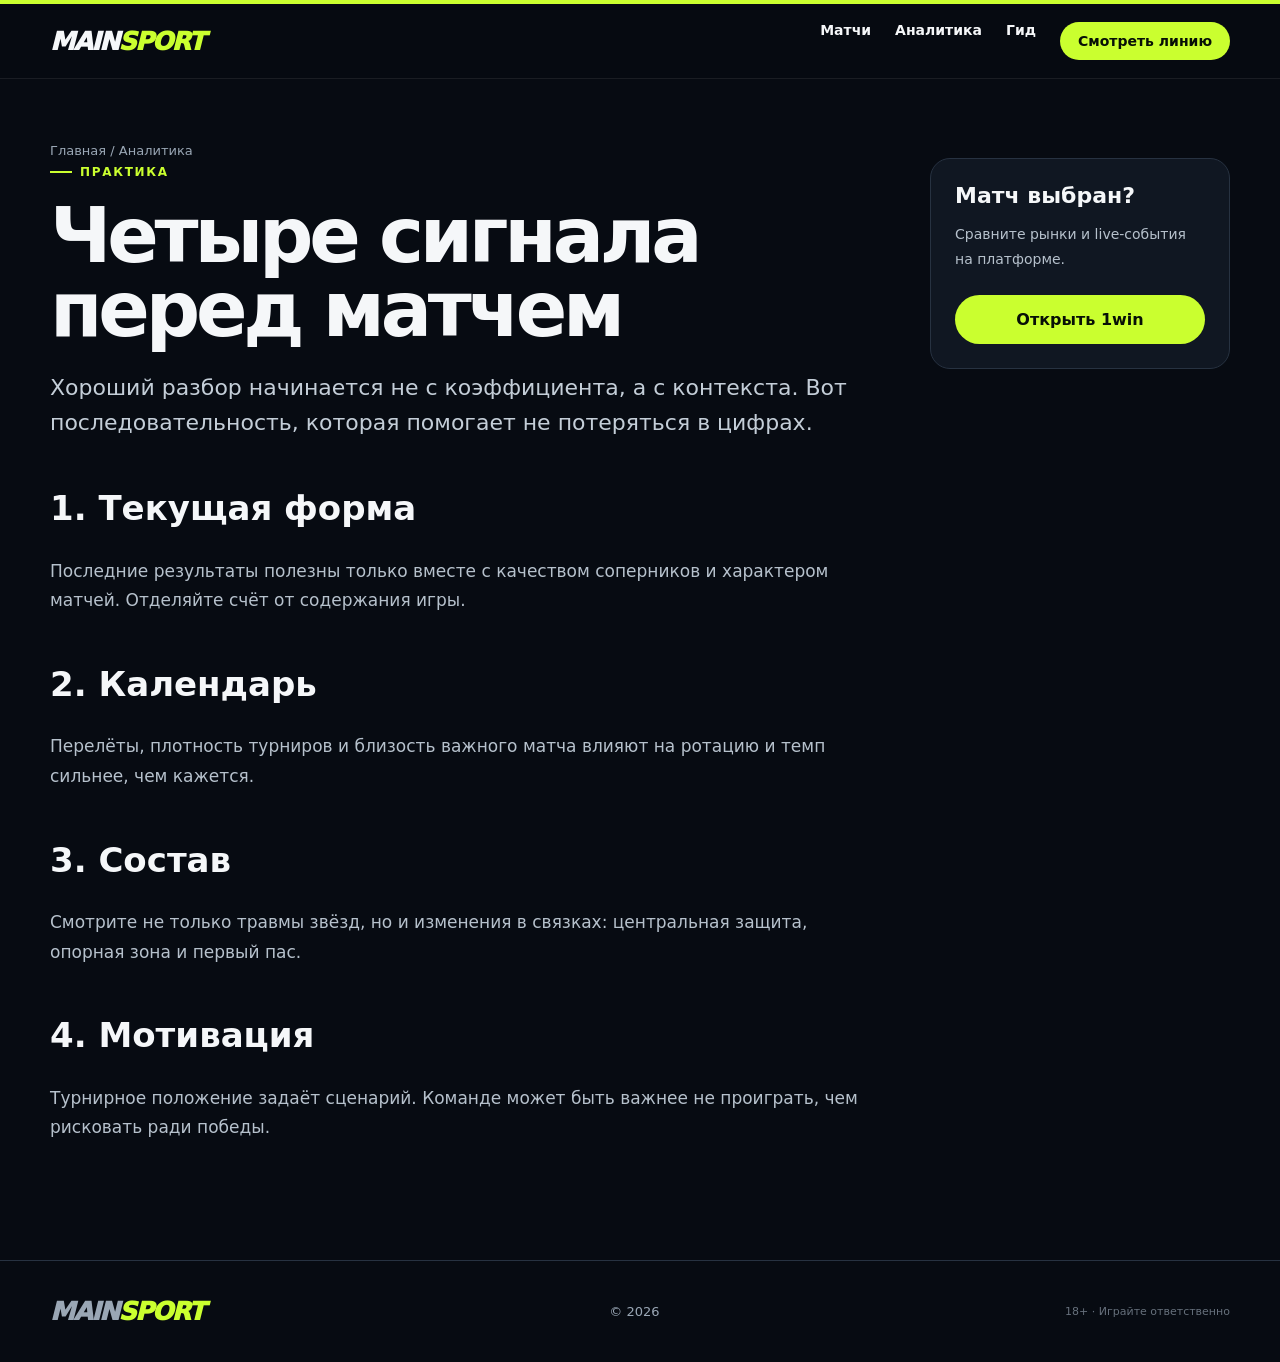
==== analytics.html @ 4e39df87 "Яндекс.Метрика 112157417 Co-Authored-By: Claude Fable 5.1 <noreply@anthropic.com>" ====
<!doctype html><html lang="ru"><head><meta charset="utf-8"><meta name="viewport" content="width=device-width,initial-scale=1"><title>Аналитика матчей — MainSport</title><meta name="description" content="Практический разбор формы команд, календаря, составов и мотивации."><link rel="canonical" href="https://mainsport.ru/analytics"><link rel="stylesheet" href="/assets/style.css"><!-- Yandex.Metrika counter --><script type="text/javascript">(function(m,e,t,r,i,k,a){m[i]=m[i]||function(){(m[i].a=m[i].a||[]).push(arguments)};m[i].l=1*new Date();for(var j=0;j<document.scripts.length;j++){if(document.scripts[j].src===r){return;}}k=e.createElement(t),a=e.getElementsByTagName(t)[0],k.async=1,k.src=r,a.parentNode.insertBefore(k,a)})(window,document,"script","https://mc.yandex.ru/metrika/tag.js","ym");ym(112157417,"init",{clickmap:true,trackLinks:true,accurateTrackBounce:true,webvisor:true});</script><noscript><div><img src="https://mc.yandex.ru/watch/112157417" style="position:absolute;left:-9999px" alt=""></div></noscript><!-- /Yandex.Metrika counter --></head><body><div class="topline"></div><header><div class="wrap nav"><a class="brand" href="/">MAIN<span>SPORT</span></a><nav><a href="/matches">Матчи</a><a href="/analytics">Аналитика</a><a href="/guide">Гид</a><a class="nav-cta" href="https://r1wvvyb.life/?open=register&p=64f3" rel="sponsored nofollow">Смотреть линию</a></nav></div></header><main class="article"><div class="wrap"><div class="crumbs"><a href="/">Главная</a> / Аналитика</div><div class="article-shell"><article><div class="kicker">Практика</div><h1>Четыре сигнала перед матчем</h1><p class="lead">Хороший разбор начинается не с коэффициента, а с контекста. Вот последовательность, которая помогает не потеряться в цифрах.</p><h2>1. Текущая форма</h2><p>Последние результаты полезны только вместе с качеством соперников и характером матчей. Отделяйте счёт от содержания игры.</p><h2>2. Календарь</h2><p>Перелёты, плотность турниров и близость важного матча влияют на ротацию и темп сильнее, чем кажется.</p><h2>3. Состав</h2><p>Смотрите не только травмы звёзд, но и изменения в связках: центральная защита, опорная зона и первый пас.</p><h2>4. Мотивация</h2><p>Турнирное положение задаёт сценарий. Команде может быть важнее не проиграть, чем рисковать ради победы.</p></article><aside class="aside"><strong>Матч выбран?</strong><p>Сравните рынки и live-события на платформе.</p><a class="button" href="https://r1wvvyb.life/?open=register&p=64f3" rel="sponsored nofollow">Открыть 1win</a></aside></div></div></main><footer><div class="wrap foot"><a class="brand" href="/">MAIN<span>SPORT</span></a><div>© <span data-year></span></div><div class="tiny">18+ · Играйте ответственно</div></div></footer><script src="/assets/site.js"></script></body></html>
---- assets/style.css ----
:root{--bg:#070b12;--panel:#101722;--panel2:#151e2b;--text:#f5f7f9;--muted:#9aa7b5;--lime:#caff2f;--line:#273241;--max:1180px}*{box-sizing:border-box}html{scroll-behavior:smooth}body{margin:0;background:var(--bg);color:var(--text);font-family:Inter,ui-sans-serif,system-ui,-apple-system,BlinkMacSystemFont,"Segoe UI",sans-serif}a{color:inherit;text-decoration:none}img{max-width:100%;display:block}.wrap{width:min(var(--max),calc(100% - 36px));margin:auto}.topline{height:4px;background:var(--lime)}header{position:sticky;top:0;z-index:20;background:rgba(7,11,18,.88);backdrop-filter:blur(18px);border-bottom:1px solid rgba(255,255,255,.08)}.nav{height:74px;display:flex;align-items:center;gap:32px}.brand{font-weight:950;font-style:italic;font-size:25px;letter-spacing:-1.5px}.brand span{color:var(--lime)}nav{display:flex;gap:24px;margin-left:auto;font-size:14px;font-weight:750}.nav-cta,.button{display:inline-flex;align-items:center;justify-content:center;border-radius:999px;font-weight:900;transition:.2s}.nav-cta{background:var(--lime);color:#071006;padding:11px 18px}.button{background:var(--lime);color:#071006;padding:15px 23px}.button:hover,.nav-cta:hover{transform:translateY(-2px);box-shadow:0 12px 28px rgba(202,255,47,.18)}.button.alt{background:transparent;color:#fff;border:1px solid #516071}.hero{min-height:670px;position:relative;display:flex;align-items:flex-end;overflow:hidden;background:radial-gradient(circle at 78% 24%,rgba(202,255,47,.32),transparent 22%),radial-gradient(circle at 86% 62%,rgba(42,105,255,.28),transparent 28%),linear-gradient(115deg,#070b12 0%,#0b1420 54%,#172b35 100%)}.hero:after{content:"";position:absolute;inset:auto 0 0;height:180px;background:linear-gradient(transparent,var(--bg))}.hero-inner{position:relative;z-index:2;padding:110px 0 120px;max-width:760px}.kicker{display:inline-flex;gap:8px;align-items:center;text-transform:uppercase;letter-spacing:.14em;font-size:12px;font-weight:900;color:var(--lime)}.kicker:before{content:"";width:22px;height:2px;background:currentColor}.hero h1{font-size:clamp(48px,8vw,94px);letter-spacing:-.065em;line-height:.91;margin:20px 0 22px}.hero p{font-size:clamp(18px,2vw,23px);line-height:1.5;color:#c6ced7;max-width:650px}.actions{display:flex;flex-wrap:wrap;gap:12px;margin-top:32px}.ticker{border-block:1px solid var(--line);background:#0b111a}.ticker-in{height:48px;display:flex;align-items:center;gap:32px;overflow:hidden;font-size:13px;font-weight:850;white-space:nowrap}.ticker b{color:var(--lime)}section{padding:84px 0}.section-head{display:flex;align-items:end;justify-content:space-between;gap:20px;margin-bottom:30px}.section-head h2{margin:0;font-size:clamp(34px,5vw,58px);letter-spacing:-.045em}.section-head p{color:var(--muted);max-width:480px;line-height:1.6}.grid{display:grid;grid-template-columns:1.35fr 1fr 1fr;gap:16px}.card{border:1px solid var(--line);background:linear-gradient(145deg,var(--panel2),var(--panel));border-radius:22px;padding:24px;min-height:290px;display:flex;flex-direction:column;position:relative;overflow:hidden}.card.big{min-height:420px}.card .num{font-size:12px;color:var(--lime);font-weight:900;letter-spacing:.12em}.card h3{font-size:27px;line-height:1.05;letter-spacing:-.03em;margin:auto 0 12px}.card p{color:var(--muted);line-height:1.55;margin:0}.card-link{margin-top:22px;font-weight:850}.card-link span{color:var(--lime)}.scoreboard{display:grid;grid-template-columns:repeat(3,1fr);gap:12px}.score{padding:24px;border:1px solid var(--line);border-radius:18px;background:#0c121b}.score strong{display:block;font-size:35px;color:var(--lime)}.score span{color:var(--muted);font-size:13px}.feature{border-radius:28px;background:var(--lime);color:#071006;padding:clamp(30px,6vw,70px);display:grid;grid-template-columns:1.3fr .7fr;gap:35px;align-items:end}.feature h2{font-size:clamp(40px,6vw,76px);line-height:.95;letter-spacing:-.06em;margin:0}.feature p{font-size:18px;line-height:1.55}.feature .button{background:#071006;color:white}.article{padding:64px 0 100px}.article-shell{display:grid;grid-template-columns:1fr 300px;gap:52px}.article h1{font-size:clamp(42px,7vw,76px);line-height:.98;letter-spacing:-.055em;margin:20px 0}.article .lead{font-size:22px;color:#c4ced8;line-height:1.6}.article h2{font-size:34px;margin-top:48px}.article p,.article li{font-size:17px;line-height:1.75;color:#b6c1cc}.aside{position:sticky;top:100px;height:max-content;padding:24px;border:1px solid var(--line);border-radius:20px;background:var(--panel)}.aside strong{font-size:22px}.aside p{font-size:14px}.aside .button{width:100%;margin-top:10px}.crumbs{font-size:13px;color:var(--muted)}footer{border-top:1px solid var(--line);padding:36px 0;color:var(--muted);font-size:13px}.foot{display:flex;justify-content:space-between;gap:20px;align-items:center}.tiny{font-size:11px;opacity:.65}@media(max-width:820px){nav a:not(.nav-cta){display:none}.nav{gap:12px}.brand{font-size:21px}.hero{min-height:620px;background-position:62% center}.hero-inner{padding:80px 0 95px}.grid,.scoreboard,.feature,.article-shell{grid-template-columns:1fr}.card.big{min-height:320px}.feature{align-items:start}.aside{position:static}.section-head{align-items:start;flex-direction:column}.foot{flex-direction:column;align-items:flex-start}}
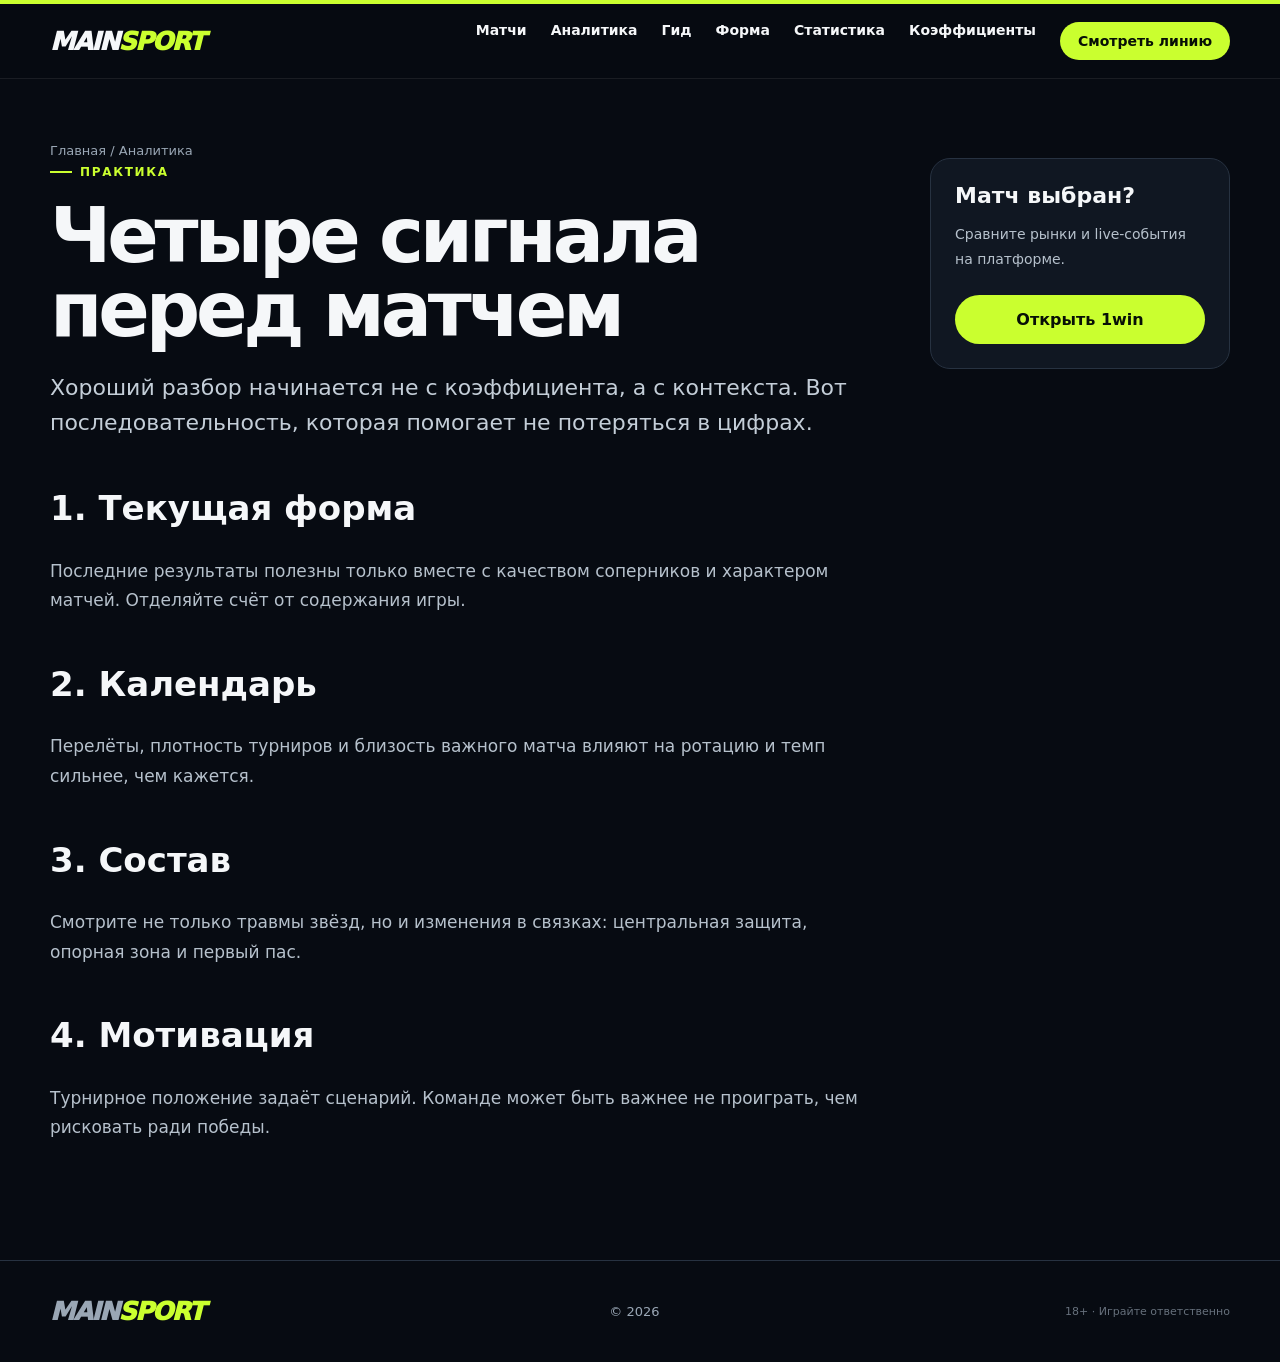
==== commit 175bc0ee: "Шесть настоящих материалов вместо страниц по сто слов В Вебмастере у сайта было 0 страниц в поиске: " ====
--- a/analytics.html
+++ b/analytics.html
@@ -1 +1 @@
-<!doctype html><html lang="ru"><head><meta charset="utf-8"><meta name="viewport" content="width=device-width,initial-scale=1"><title>Аналитика матчей — MainSport</title><meta name="description" content="Практический разбор формы команд, календаря, составов и мотивации."><link rel="canonical" href="https://mainsport.ru/analytics"><link rel="stylesheet" href="/assets/style.css"><!-- Yandex.Metrika counter --><script type="text/javascript">(function(m,e,t,r,i,k,a){m[i]=m[i]||function(){(m[i].a=m[i].a||[]).push(arguments)};m[i].l=1*new Date();for(var j=0;j<document.scripts.length;j++){if(document.scripts[j].src===r){return;}}k=e.createElement(t),a=e.getElementsByTagName(t)[0],k.async=1,k.src=r,a.parentNode.insertBefore(k,a)})(window,document,"script","https://mc.yandex.ru/metrika/tag.js","ym");ym(112157417,"init",{clickmap:true,trackLinks:true,accurateTrackBounce:true,webvisor:true});</script><noscript><div><img src="https://mc.yandex.ru/watch/112157417" style="position:absolute;left:-9999px" alt=""></div></noscript><!-- /Yandex.Metrika counter --></head><body><div class="topline"></div><header><div class="wrap nav"><a class="brand" href="/">MAIN<span>SPORT</span></a><nav><a href="/matches">Матчи</a><a href="/analytics">Аналитика</a><a href="/guide">Гид</a><a class="nav-cta" href="https://r1wvvyb.life/?open=register&p=64f3" rel="sponsored nofollow">Смотреть линию</a></nav></div></header><main class="article"><div class="wrap"><div class="crumbs"><a href="/">Главная</a> / Аналитика</div><div class="article-shell"><article><div class="kicker">Практика</div><h1>Четыре сигнала перед матчем</h1><p class="lead">Хороший разбор начинается не с коэффициента, а с контекста. Вот последовательность, которая помогает не потеряться в цифрах.</p><h2>1. Текущая форма</h2><p>Последние результаты полезны только вместе с качеством соперников и характером матчей. Отделяйте счёт от содержания игры.</p><h2>2. Календарь</h2><p>Перелёты, плотность турниров и близость важного матча влияют на ротацию и темп сильнее, чем кажется.</p><h2>3. Состав</h2><p>Смотрите не только травмы звёзд, но и изменения в связках: центральная защита, опорная зона и первый пас.</p><h2>4. Мотивация</h2><p>Турнирное положение задаёт сценарий. Команде может быть важнее не проиграть, чем рисковать ради победы.</p></article><aside class="aside"><strong>Матч выбран?</strong><p>Сравните рынки и live-события на платформе.</p><a class="button" href="https://r1wvvyb.life/?open=register&p=64f3" rel="sponsored nofollow">Открыть 1win</a></aside></div></div></main><footer><div class="wrap foot"><a class="brand" href="/">MAIN<span>SPORT</span></a><div>© <span data-year></span></div><div class="tiny">18+ · Играйте ответственно</div></div></footer><script src="/assets/site.js"></script></body></html>
+<!doctype html><html lang="ru"><head><meta charset="utf-8"><meta name="viewport" content="width=device-width,initial-scale=1"><title>Аналитика матчей — MainSport</title><meta name="description" content="Практический разбор формы команд, календаря, составов и мотивации."><link rel="canonical" href="https://mainsport.ru/analytics"><link rel="stylesheet" href="/assets/style.css"><!-- Yandex.Metrika counter --><script type="text/javascript">(function(m,e,t,r,i,k,a){m[i]=m[i]||function(){(m[i].a=m[i].a||[]).push(arguments)};m[i].l=1*new Date();for(var j=0;j<document.scripts.length;j++){if(document.scripts[j].src===r){return;}}k=e.createElement(t),a=e.getElementsByTagName(t)[0],k.async=1,k.src=r,a.parentNode.insertBefore(k,a)})(window,document,"script","https://mc.yandex.ru/metrika/tag.js","ym");ym(112157417,"init",{clickmap:true,trackLinks:true,accurateTrackBounce:true,webvisor:true});</script><noscript><div><img src="https://mc.yandex.ru/watch/112157417" style="position:absolute;left:-9999px" alt=""></div></noscript><!-- /Yandex.Metrika counter --><link rel="icon" type="image/svg+xml" href="/favicon.svg"><link rel="icon" href="/favicon.ico" sizes="any"><link rel="icon" type="image/png" sizes="32x32" href="/favicon-32.png"><link rel="apple-touch-icon" href="/favicon-180.png"><script type="application/ld+json">[{"@context":"https://schema.org","@type":"Article","headline":"Аналитика матчей — MainSport","description":"Практический разбор формы команд, календаря, составов и мотивации.","inLanguage":"ru-RU","mainEntityOfPage":"https://mainsport.ru/analytics","publisher":{"@type":"Organization","name":"MainSport","url":"https://mainsport.ru"}},{"@context":"https://schema.org","@type":"BreadcrumbList","itemListElement":[{"@type":"ListItem","position":1,"name":"Главная","item":"https://mainsport.ru/"},{"@type":"ListItem","position":2,"name":"Аналитика матчей","item":"https://mainsport.ru/analytics"}]}]</script></head><body><div class="topline"></div><header><div class="wrap nav"><a class="brand" href="/">MAIN<span>SPORT</span></a><nav><a href="/matches">Матчи</a><a href="/analytics">Аналитика</a><a href="/guide">Гид</a><a href="/forma">Форма</a><a href="/statistika">Статистика</a><a href="/koefficienty">Коэффициенты</a><a class="nav-cta" href="https://r1wvvyb.life/?open=register&p=64f3" rel="sponsored nofollow">Смотреть линию</a></nav></div></header><main class="article"><div class="wrap"><div class="crumbs"><a href="/">Главная</a> / Аналитика</div><div class="article-shell"><article><div class="kicker">Практика</div><h1>Четыре сигнала перед матчем</h1><p class="lead">Хороший разбор начинается не с коэффициента, а с контекста. Вот последовательность, которая помогает не потеряться в цифрах.</p><h2>1. Текущая форма</h2><p>Последние результаты полезны только вместе с качеством соперников и характером матчей. Отделяйте счёт от содержания игры.</p><h2>2. Календарь</h2><p>Перелёты, плотность турниров и близость важного матча влияют на ротацию и темп сильнее, чем кажется.</p><h2>3. Состав</h2><p>Смотрите не только травмы звёзд, но и изменения в связках: центральная защита, опорная зона и первый пас.</p><h2>4. Мотивация</h2><p>Турнирное положение задаёт сценарий. Команде может быть важнее не проиграть, чем рисковать ради победы.</p></article><aside class="aside"><strong>Матч выбран?</strong><p>Сравните рынки и live-события на платформе.</p><a class="button" href="https://r1wvvyb.life/?open=register&p=64f3" rel="sponsored nofollow">Открыть 1win</a></aside></div></div></main><footer><div class="wrap foot"><a class="brand" href="/">MAIN<span>SPORT</span></a><div>© <span data-year></span></div><div class="tiny">18+ · Играйте ответственно</div></div></footer><script src="/assets/site.js"></script></body></html>
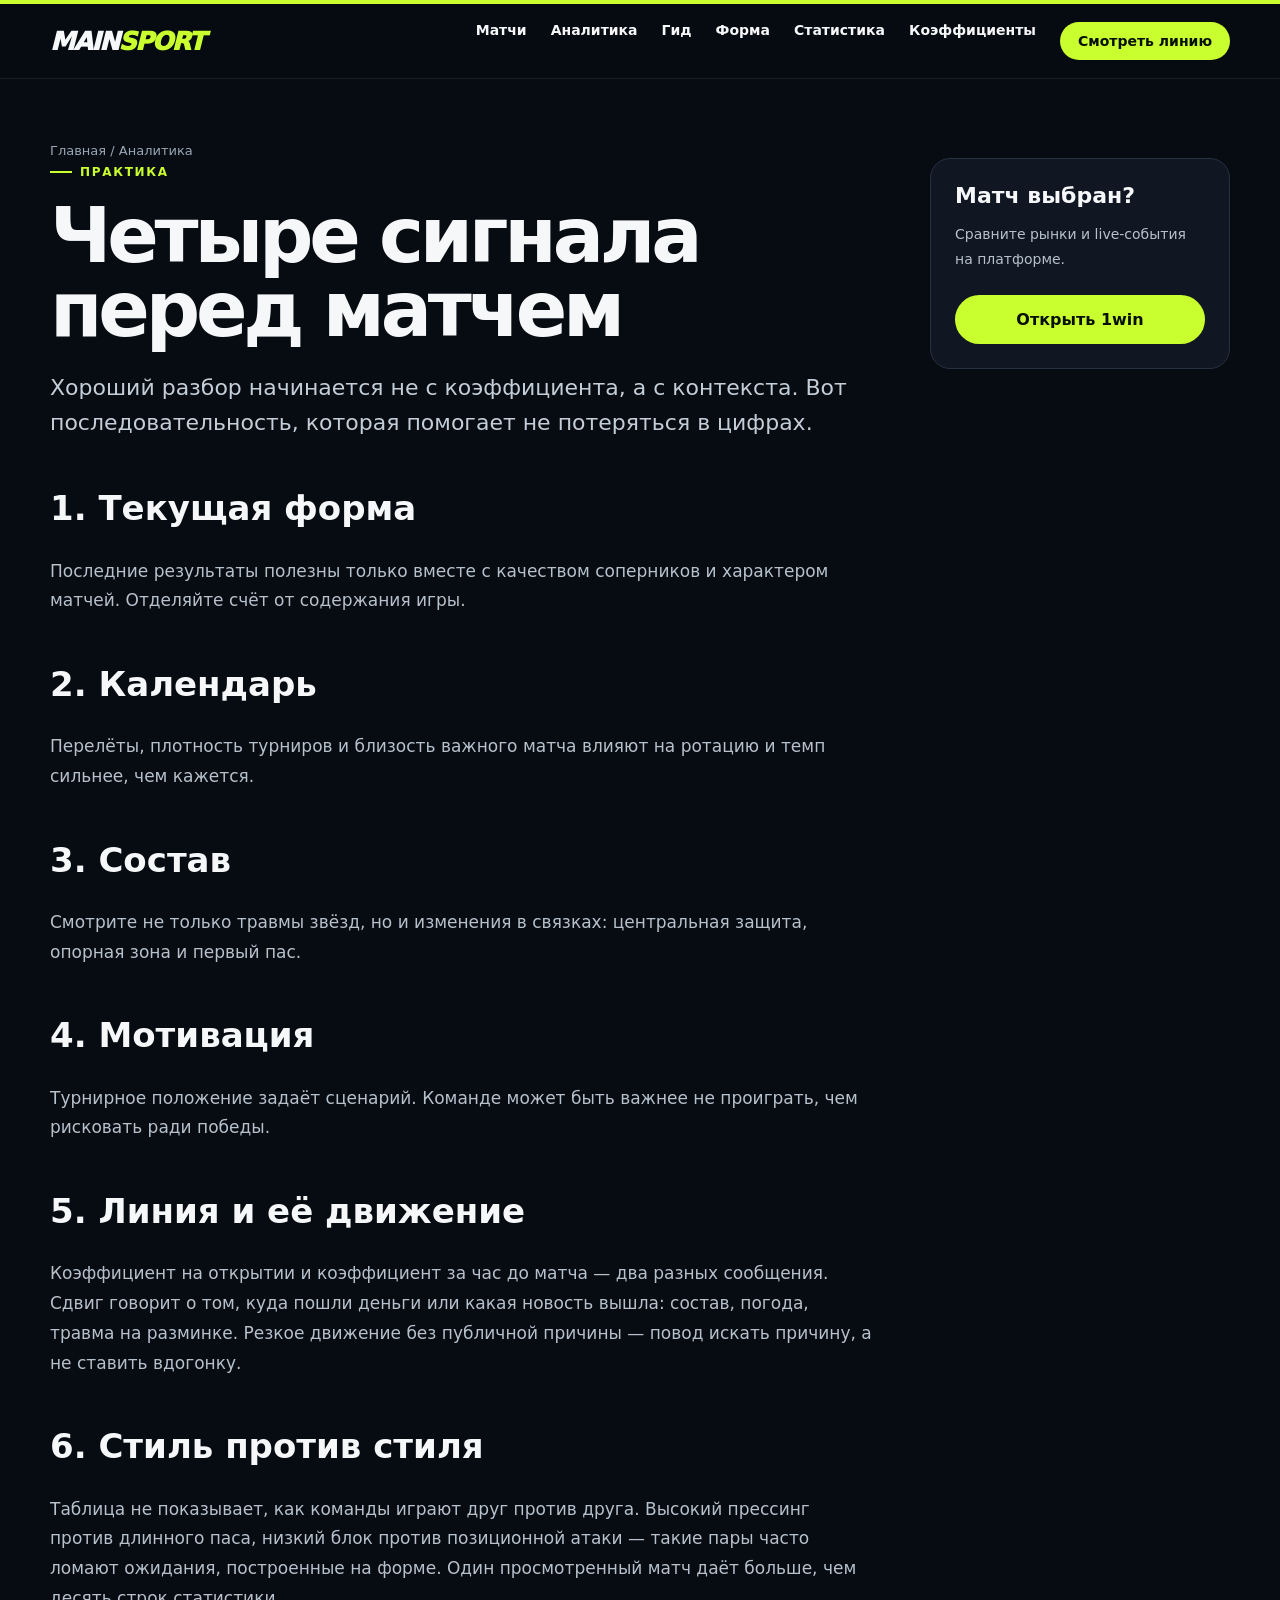
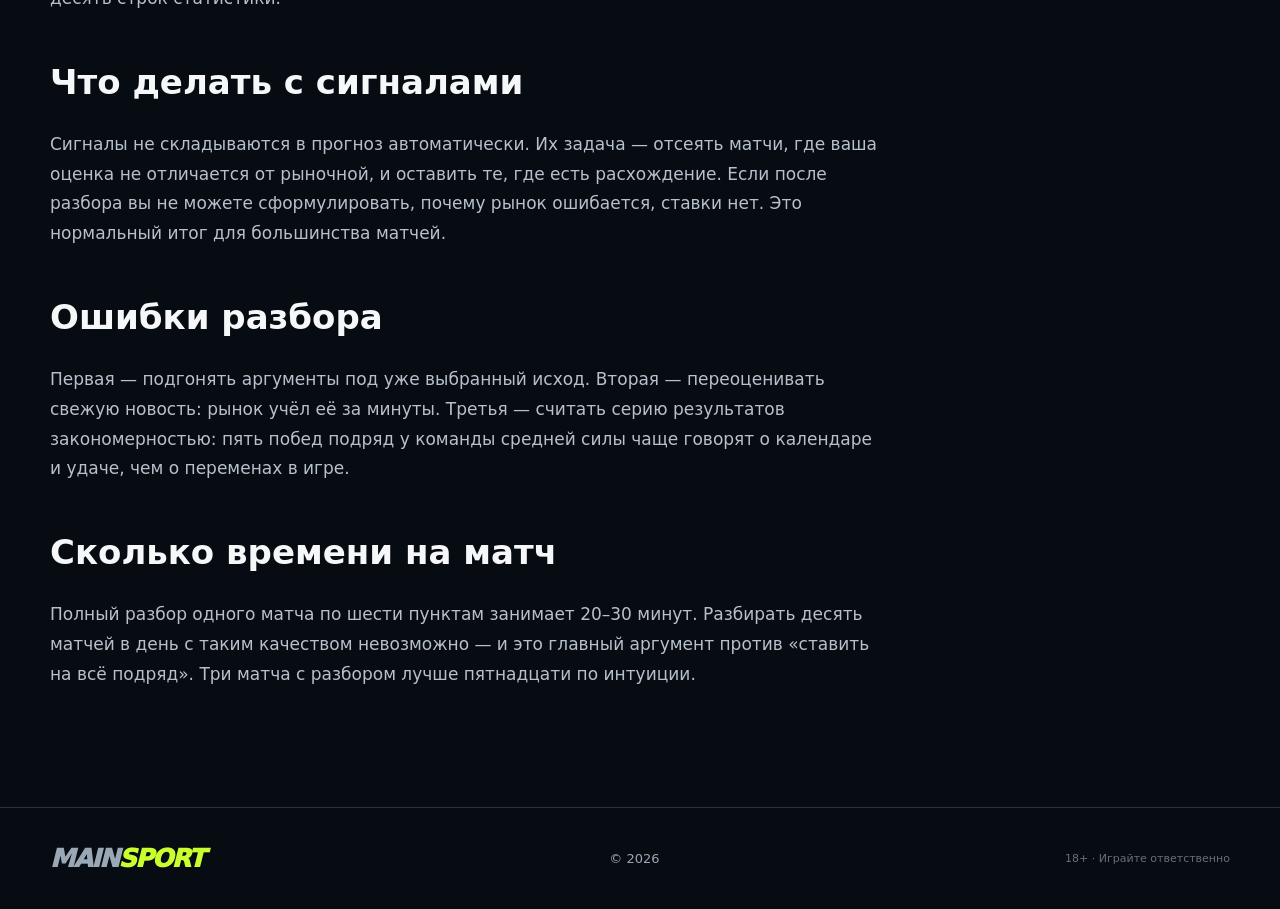
==== commit a9bde4ba: "Дописать три страницы-заглушки, починить слипшийся H1 главной Вебмастер: почти ни одной страницы в п" ====
--- a/analytics.html
+++ b/analytics.html
@@ -1 +1 @@
-<!doctype html><html lang="ru"><head><meta charset="utf-8"><meta name="viewport" content="width=device-width,initial-scale=1"><title>Аналитика матчей — MainSport</title><meta name="description" content="Практический разбор формы команд, календаря, составов и мотивации."><link rel="canonical" href="https://mainsport.ru/analytics"><link rel="stylesheet" href="/assets/style.css"><!-- Yandex.Metrika counter --><script type="text/javascript">(function(m,e,t,r,i,k,a){m[i]=m[i]||function(){(m[i].a=m[i].a||[]).push(arguments)};m[i].l=1*new Date();for(var j=0;j<document.scripts.length;j++){if(document.scripts[j].src===r){return;}}k=e.createElement(t),a=e.getElementsByTagName(t)[0],k.async=1,k.src=r,a.parentNode.insertBefore(k,a)})(window,document,"script","https://mc.yandex.ru/metrika/tag.js","ym");ym(112157417,"init",{clickmap:true,trackLinks:true,accurateTrackBounce:true,webvisor:true});</script><noscript><div><img src="https://mc.yandex.ru/watch/112157417" style="position:absolute;left:-9999px" alt=""></div></noscript><!-- /Yandex.Metrika counter --><link rel="icon" type="image/svg+xml" href="/favicon.svg"><link rel="icon" href="/favicon.ico" sizes="any"><link rel="icon" type="image/png" sizes="32x32" href="/favicon-32.png"><link rel="apple-touch-icon" href="/favicon-180.png"><script type="application/ld+json">[{"@context":"https://schema.org","@type":"Article","headline":"Аналитика матчей — MainSport","description":"Практический разбор формы команд, календаря, составов и мотивации.","inLanguage":"ru-RU","mainEntityOfPage":"https://mainsport.ru/analytics","publisher":{"@type":"Organization","name":"MainSport","url":"https://mainsport.ru"}},{"@context":"https://schema.org","@type":"BreadcrumbList","itemListElement":[{"@type":"ListItem","position":1,"name":"Главная","item":"https://mainsport.ru/"},{"@type":"ListItem","position":2,"name":"Аналитика матчей","item":"https://mainsport.ru/analytics"}]}]</script></head><body><div class="topline"></div><header><div class="wrap nav"><a class="brand" href="/">MAIN<span>SPORT</span></a><nav><a href="/matches">Матчи</a><a href="/analytics">Аналитика</a><a href="/guide">Гид</a><a href="/forma">Форма</a><a href="/statistika">Статистика</a><a href="/koefficienty">Коэффициенты</a><a class="nav-cta" href="https://r1wvvyb.life/?open=register&p=64f3" rel="sponsored nofollow">Смотреть линию</a></nav></div></header><main class="article"><div class="wrap"><div class="crumbs"><a href="/">Главная</a> / Аналитика</div><div class="article-shell"><article><div class="kicker">Практика</div><h1>Четыре сигнала перед матчем</h1><p class="lead">Хороший разбор начинается не с коэффициента, а с контекста. Вот последовательность, которая помогает не потеряться в цифрах.</p><h2>1. Текущая форма</h2><p>Последние результаты полезны только вместе с качеством соперников и характером матчей. Отделяйте счёт от содержания игры.</p><h2>2. Календарь</h2><p>Перелёты, плотность турниров и близость важного матча влияют на ротацию и темп сильнее, чем кажется.</p><h2>3. Состав</h2><p>Смотрите не только травмы звёзд, но и изменения в связках: центральная защита, опорная зона и первый пас.</p><h2>4. Мотивация</h2><p>Турнирное положение задаёт сценарий. Команде может быть важнее не проиграть, чем рисковать ради победы.</p></article><aside class="aside"><strong>Матч выбран?</strong><p>Сравните рынки и live-события на платформе.</p><a class="button" href="https://r1wvvyb.life/?open=register&p=64f3" rel="sponsored nofollow">Открыть 1win</a></aside></div></div></main><footer><div class="wrap foot"><a class="brand" href="/">MAIN<span>SPORT</span></a><div>© <span data-year></span></div><div class="tiny">18+ · Играйте ответственно</div></div></footer><script src="/assets/site.js"></script></body></html>
+<!doctype html><html lang="ru"><head><meta charset="utf-8"><meta name="viewport" content="width=device-width,initial-scale=1"><title>Аналитика матчей — MainSport</title><meta name="description" content="Практический разбор формы команд, календаря, составов и мотивации."><link rel="canonical" href="https://mainsport.ru/analytics"><link rel="stylesheet" href="/assets/style.css"><!-- Yandex.Metrika counter --><script type="text/javascript">(function(m,e,t,r,i,k,a){m[i]=m[i]||function(){(m[i].a=m[i].a||[]).push(arguments)};m[i].l=1*new Date();for(var j=0;j<document.scripts.length;j++){if(document.scripts[j].src===r){return;}}k=e.createElement(t),a=e.getElementsByTagName(t)[0],k.async=1,k.src=r,a.parentNode.insertBefore(k,a)})(window,document,"script","https://mc.yandex.ru/metrika/tag.js","ym");ym(112157417,"init",{clickmap:true,trackLinks:true,accurateTrackBounce:true,webvisor:true});</script><noscript><div><img src="https://mc.yandex.ru/watch/112157417" style="position:absolute;left:-9999px" alt=""></div></noscript><!-- /Yandex.Metrika counter --><link rel="icon" type="image/svg+xml" href="/favicon.svg"><link rel="icon" href="/favicon.ico" sizes="any"><link rel="icon" type="image/png" sizes="32x32" href="/favicon-32.png"><link rel="apple-touch-icon" href="/favicon-180.png"><script type="application/ld+json">[{"@context":"https://schema.org","@type":"Article","headline":"Аналитика матчей — MainSport","description":"Практический разбор формы команд, календаря, составов и мотивации.","inLanguage":"ru-RU","mainEntityOfPage":"https://mainsport.ru/analytics","publisher":{"@type":"Organization","name":"MainSport","url":"https://mainsport.ru"}},{"@context":"https://schema.org","@type":"BreadcrumbList","itemListElement":[{"@type":"ListItem","position":1,"name":"Главная","item":"https://mainsport.ru/"},{"@type":"ListItem","position":2,"name":"Аналитика матчей","item":"https://mainsport.ru/analytics"}]}]</script></head><body><div class="topline"></div><header><div class="wrap nav"><a class="brand" href="/">MAIN<span>SPORT</span></a><nav><a href="/matches">Матчи</a><a href="/analytics">Аналитика</a><a href="/guide">Гид</a><a href="/forma">Форма</a><a href="/statistika">Статистика</a><a href="/koefficienty">Коэффициенты</a><a class="nav-cta" href="https://r1wvvyb.life/?open=register&p=64f3" rel="sponsored nofollow">Смотреть линию</a></nav></div></header><main class="article"><div class="wrap"><div class="crumbs"><a href="/">Главная</a> / Аналитика</div><div class="article-shell"><article><div class="kicker">Практика</div><h1>Четыре сигнала перед матчем</h1><p class="lead">Хороший разбор начинается не с коэффициента, а с контекста. Вот последовательность, которая помогает не потеряться в цифрах.</p><h2>1. Текущая форма</h2><p>Последние результаты полезны только вместе с качеством соперников и характером матчей. Отделяйте счёт от содержания игры.</p><h2>2. Календарь</h2><p>Перелёты, плотность турниров и близость важного матча влияют на ротацию и темп сильнее, чем кажется.</p><h2>3. Состав</h2><p>Смотрите не только травмы звёзд, но и изменения в связках: центральная защита, опорная зона и первый пас.</p><h2>4. Мотивация</h2><p>Турнирное положение задаёт сценарий. Команде может быть важнее не проиграть, чем рисковать ради победы.</p><h2>5. Линия и её движение</h2><p>Коэффициент на открытии и коэффициент за час до матча — два разных сообщения. Сдвиг говорит о том, куда пошли деньги или какая новость вышла: состав, погода, травма на разминке. Резкое движение без публичной причины — повод искать причину, а не ставить вдогонку.</p><h2>6. Стиль против стиля</h2><p>Таблица не показывает, как команды играют друг против друга. Высокий прессинг против длинного паса, низкий блок против позиционной атаки — такие пары часто ломают ожидания, построенные на форме. Один просмотренный матч даёт больше, чем десять строк статистики.</p><h2>Что делать с сигналами</h2><p>Сигналы не складываются в прогноз автоматически. Их задача — отсеять матчи, где ваша оценка не отличается от рыночной, и оставить те, где есть расхождение. Если после разбора вы не можете сформулировать, почему рынок ошибается, ставки нет. Это нормальный итог для большинства матчей.</p><h2>Ошибки разбора</h2><p>Первая — подгонять аргументы под уже выбранный исход. Вторая — переоценивать свежую новость: рынок учёл её за минуты. Третья — считать серию результатов закономерностью: пять побед подряд у команды средней силы чаще говорят о календаре и удаче, чем о переменах в игре.</p><h2>Сколько времени на матч</h2><p>Полный разбор одного матча по шести пунктам занимает 20–30 минут. Разбирать десять матчей в день с таким качеством невозможно — и это главный аргумент против «ставить на всё подряд». Три матча с разбором лучше пятнадцати по интуиции.</p></article><aside class="aside"><strong>Матч выбран?</strong><p>Сравните рынки и live-события на платформе.</p><a class="button" href="https://r1wvvyb.life/?open=register&p=64f3" rel="sponsored nofollow">Открыть 1win</a></aside></div></div></main><footer><div class="wrap foot"><a class="brand" href="/">MAIN<span>SPORT</span></a><div>© <span data-year></span></div><div class="tiny">18+ · Играйте ответственно</div></div></footer><script src="/assets/site.js"></script></body></html>
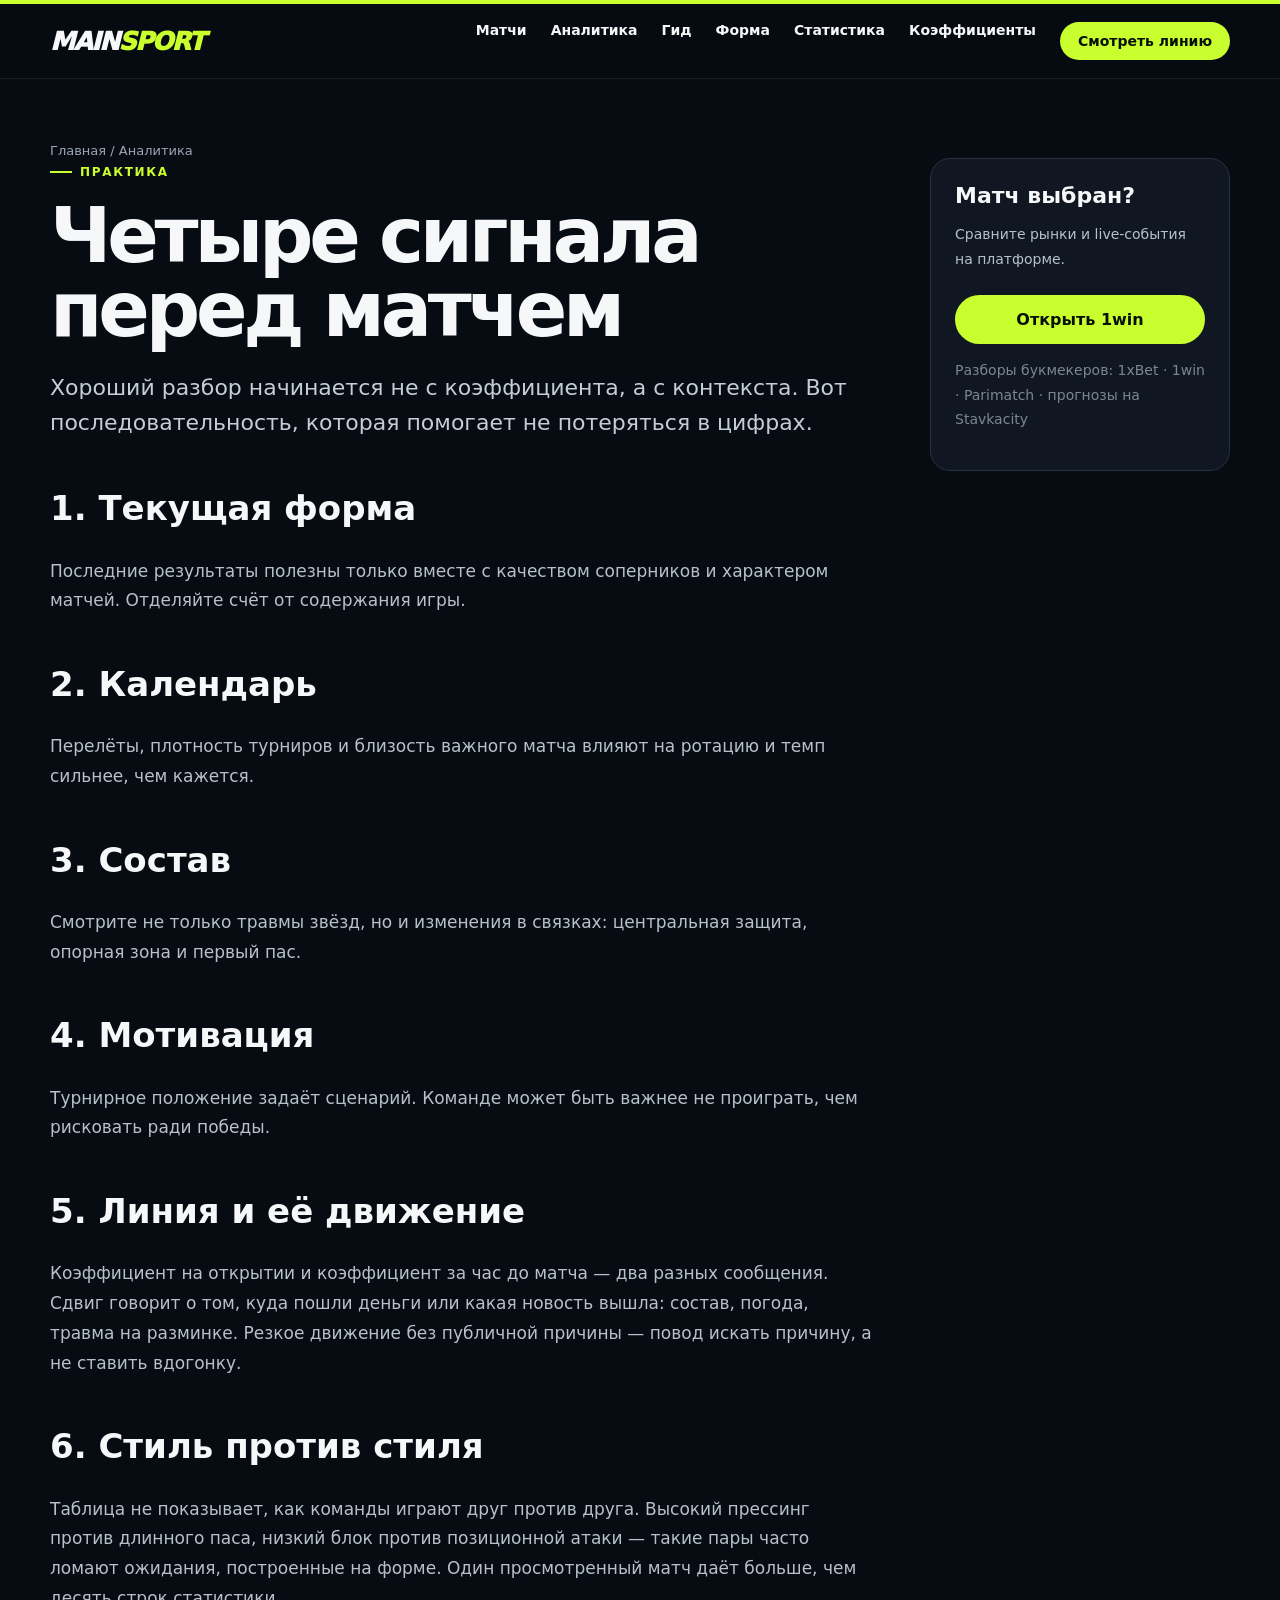
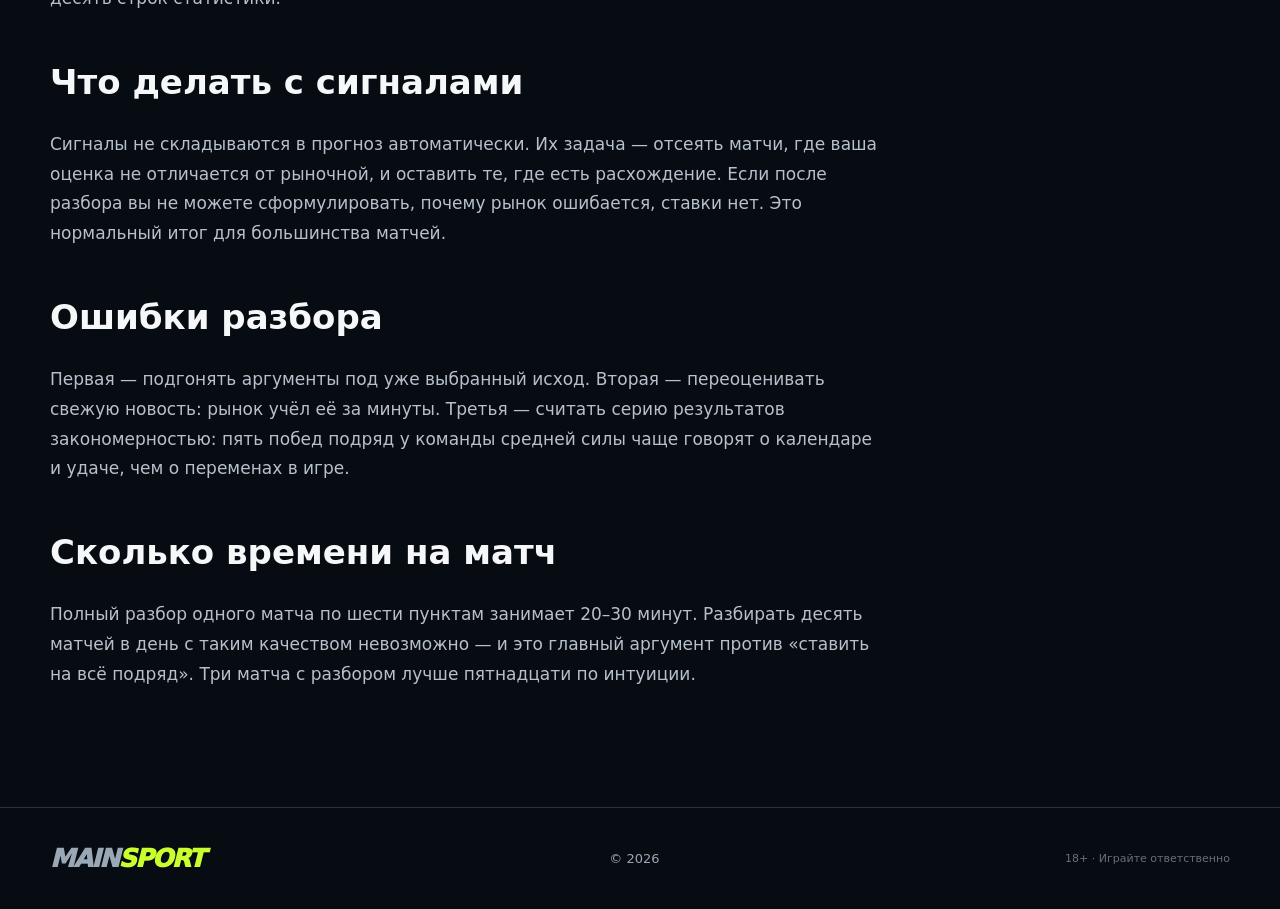
==== commit bcb9cbb9: "Перелинковка сети: тематические ссылки на соседние проекты Co-Authored-By: Claude Opus 5 <noreply@an" ====
--- a/analytics.html
+++ b/analytics.html
@@ -1 +1 @@
-<!doctype html><html lang="ru"><head><meta charset="utf-8"><meta name="viewport" content="width=device-width,initial-scale=1"><title>Аналитика матчей — MainSport</title><meta name="description" content="Практический разбор формы команд, календаря, составов и мотивации."><link rel="canonical" href="https://mainsport.ru/analytics"><link rel="stylesheet" href="/assets/style.css"><!-- Yandex.Metrika counter --><script type="text/javascript">(function(m,e,t,r,i,k,a){m[i]=m[i]||function(){(m[i].a=m[i].a||[]).push(arguments)};m[i].l=1*new Date();for(var j=0;j<document.scripts.length;j++){if(document.scripts[j].src===r){return;}}k=e.createElement(t),a=e.getElementsByTagName(t)[0],k.async=1,k.src=r,a.parentNode.insertBefore(k,a)})(window,document,"script","https://mc.yandex.ru/metrika/tag.js","ym");ym(112157417,"init",{clickmap:true,trackLinks:true,accurateTrackBounce:true,webvisor:true});</script><noscript><div><img src="https://mc.yandex.ru/watch/112157417" style="position:absolute;left:-9999px" alt=""></div></noscript><!-- /Yandex.Metrika counter --><link rel="icon" type="image/svg+xml" href="/favicon.svg"><link rel="icon" href="/favicon.ico" sizes="any"><link rel="icon" type="image/png" sizes="32x32" href="/favicon-32.png"><link rel="apple-touch-icon" href="/favicon-180.png"><script type="application/ld+json">[{"@context":"https://schema.org","@type":"Article","headline":"Аналитика матчей — MainSport","description":"Практический разбор формы команд, календаря, составов и мотивации.","inLanguage":"ru-RU","mainEntityOfPage":"https://mainsport.ru/analytics","publisher":{"@type":"Organization","name":"MainSport","url":"https://mainsport.ru"}},{"@context":"https://schema.org","@type":"BreadcrumbList","itemListElement":[{"@type":"ListItem","position":1,"name":"Главная","item":"https://mainsport.ru/"},{"@type":"ListItem","position":2,"name":"Аналитика матчей","item":"https://mainsport.ru/analytics"}]}]</script></head><body><div class="topline"></div><header><div class="wrap nav"><a class="brand" href="/">MAIN<span>SPORT</span></a><nav><a href="/matches">Матчи</a><a href="/analytics">Аналитика</a><a href="/guide">Гид</a><a href="/forma">Форма</a><a href="/statistika">Статистика</a><a href="/koefficienty">Коэффициенты</a><a class="nav-cta" href="https://r1wvvyb.life/?open=register&p=64f3" rel="sponsored nofollow">Смотреть линию</a></nav></div></header><main class="article"><div class="wrap"><div class="crumbs"><a href="/">Главная</a> / Аналитика</div><div class="article-shell"><article><div class="kicker">Практика</div><h1>Четыре сигнала перед матчем</h1><p class="lead">Хороший разбор начинается не с коэффициента, а с контекста. Вот последовательность, которая помогает не потеряться в цифрах.</p><h2>1. Текущая форма</h2><p>Последние результаты полезны только вместе с качеством соперников и характером матчей. Отделяйте счёт от содержания игры.</p><h2>2. Календарь</h2><p>Перелёты, плотность турниров и близость важного матча влияют на ротацию и темп сильнее, чем кажется.</p><h2>3. Состав</h2><p>Смотрите не только травмы звёзд, но и изменения в связках: центральная защита, опорная зона и первый пас.</p><h2>4. Мотивация</h2><p>Турнирное положение задаёт сценарий. Команде может быть важнее не проиграть, чем рисковать ради победы.</p><h2>5. Линия и её движение</h2><p>Коэффициент на открытии и коэффициент за час до матча — два разных сообщения. Сдвиг говорит о том, куда пошли деньги или какая новость вышла: состав, погода, травма на разминке. Резкое движение без публичной причины — повод искать причину, а не ставить вдогонку.</p><h2>6. Стиль против стиля</h2><p>Таблица не показывает, как команды играют друг против друга. Высокий прессинг против длинного паса, низкий блок против позиционной атаки — такие пары часто ломают ожидания, построенные на форме. Один просмотренный матч даёт больше, чем десять строк статистики.</p><h2>Что делать с сигналами</h2><p>Сигналы не складываются в прогноз автоматически. Их задача — отсеять матчи, где ваша оценка не отличается от рыночной, и оставить те, где есть расхождение. Если после разбора вы не можете сформулировать, почему рынок ошибается, ставки нет. Это нормальный итог для большинства матчей.</p><h2>Ошибки разбора</h2><p>Первая — подгонять аргументы под уже выбранный исход. Вторая — переоценивать свежую новость: рынок учёл её за минуты. Третья — считать серию результатов закономерностью: пять побед подряд у команды средней силы чаще говорят о календаре и удаче, чем о переменах в игре.</p><h2>Сколько времени на матч</h2><p>Полный разбор одного матча по шести пунктам занимает 20–30 минут. Разбирать десять матчей в день с таким качеством невозможно — и это главный аргумент против «ставить на всё подряд». Три матча с разбором лучше пятнадцати по интуиции.</p></article><aside class="aside"><strong>Матч выбран?</strong><p>Сравните рынки и live-события на платформе.</p><a class="button" href="https://r1wvvyb.life/?open=register&p=64f3" rel="sponsored nofollow">Открыть 1win</a></aside></div></div></main><footer><div class="wrap foot"><a class="brand" href="/">MAIN<span>SPORT</span></a><div>© <span data-year></span></div><div class="tiny">18+ · Играйте ответственно</div></div></footer><script src="/assets/site.js"></script></body></html>
+<!doctype html><html lang="ru"><head><meta charset="utf-8"><meta name="viewport" content="width=device-width,initial-scale=1"><title>Аналитика матчей — MainSport</title><meta name="description" content="Практический разбор формы команд, календаря, составов и мотивации."><link rel="canonical" href="https://mainsport.ru/analytics"><link rel="stylesheet" href="/assets/style.css"><!-- Yandex.Metrika counter --><script type="text/javascript">(function(m,e,t,r,i,k,a){m[i]=m[i]||function(){(m[i].a=m[i].a||[]).push(arguments)};m[i].l=1*new Date();for(var j=0;j<document.scripts.length;j++){if(document.scripts[j].src===r){return;}}k=e.createElement(t),a=e.getElementsByTagName(t)[0],k.async=1,k.src=r,a.parentNode.insertBefore(k,a)})(window,document,"script","https://mc.yandex.ru/metrika/tag.js","ym");ym(112157417,"init",{clickmap:true,trackLinks:true,accurateTrackBounce:true,webvisor:true});</script><noscript><div><img src="https://mc.yandex.ru/watch/112157417" style="position:absolute;left:-9999px" alt=""></div></noscript><!-- /Yandex.Metrika counter --><link rel="icon" type="image/svg+xml" href="/favicon.svg"><link rel="icon" href="/favicon.ico" sizes="any"><link rel="icon" type="image/png" sizes="32x32" href="/favicon-32.png"><link rel="apple-touch-icon" href="/favicon-180.png"><script type="application/ld+json">[{"@context":"https://schema.org","@type":"Article","headline":"Аналитика матчей — MainSport","description":"Практический разбор формы команд, календаря, составов и мотивации.","inLanguage":"ru-RU","mainEntityOfPage":"https://mainsport.ru/analytics","publisher":{"@type":"Organization","name":"MainSport","url":"https://mainsport.ru"}},{"@context":"https://schema.org","@type":"BreadcrumbList","itemListElement":[{"@type":"ListItem","position":1,"name":"Главная","item":"https://mainsport.ru/"},{"@type":"ListItem","position":2,"name":"Аналитика матчей","item":"https://mainsport.ru/analytics"}]}]</script></head><body><div class="topline"></div><header><div class="wrap nav"><a class="brand" href="/">MAIN<span>SPORT</span></a><nav><a href="/matches">Матчи</a><a href="/analytics">Аналитика</a><a href="/guide">Гид</a><a href="/forma">Форма</a><a href="/statistika">Статистика</a><a href="/koefficienty">Коэффициенты</a><a class="nav-cta" href="https://r1wvvyb.life/?open=register&p=64f3" rel="sponsored nofollow">Смотреть линию</a></nav></div></header><main class="article"><div class="wrap"><div class="crumbs"><a href="/">Главная</a> / Аналитика</div><div class="article-shell"><article><div class="kicker">Практика</div><h1>Четыре сигнала перед матчем</h1><p class="lead">Хороший разбор начинается не с коэффициента, а с контекста. Вот последовательность, которая помогает не потеряться в цифрах.</p><h2>1. Текущая форма</h2><p>Последние результаты полезны только вместе с качеством соперников и характером матчей. Отделяйте счёт от содержания игры.</p><h2>2. Календарь</h2><p>Перелёты, плотность турниров и близость важного матча влияют на ротацию и темп сильнее, чем кажется.</p><h2>3. Состав</h2><p>Смотрите не только травмы звёзд, но и изменения в связках: центральная защита, опорная зона и первый пас.</p><h2>4. Мотивация</h2><p>Турнирное положение задаёт сценарий. Команде может быть важнее не проиграть, чем рисковать ради победы.</p><h2>5. Линия и её движение</h2><p>Коэффициент на открытии и коэффициент за час до матча — два разных сообщения. Сдвиг говорит о том, куда пошли деньги или какая новость вышла: состав, погода, травма на разминке. Резкое движение без публичной причины — повод искать причину, а не ставить вдогонку.</p><h2>6. Стиль против стиля</h2><p>Таблица не показывает, как команды играют друг против друга. Высокий прессинг против длинного паса, низкий блок против позиционной атаки — такие пары часто ломают ожидания, построенные на форме. Один просмотренный матч даёт больше, чем десять строк статистики.</p><h2>Что делать с сигналами</h2><p>Сигналы не складываются в прогноз автоматически. Их задача — отсеять матчи, где ваша оценка не отличается от рыночной, и оставить те, где есть расхождение. Если после разбора вы не можете сформулировать, почему рынок ошибается, ставки нет. Это нормальный итог для большинства матчей.</p><h2>Ошибки разбора</h2><p>Первая — подгонять аргументы под уже выбранный исход. Вторая — переоценивать свежую новость: рынок учёл её за минуты. Третья — считать серию результатов закономерностью: пять побед подряд у команды средней силы чаще говорят о календаре и удаче, чем о переменах в игре.</p><h2>Сколько времени на матч</h2><p>Полный разбор одного матча по шести пунктам занимает 20–30 минут. Разбирать десять матчей в день с таким качеством невозможно — и это главный аргумент против «ставить на всё подряд». Три матча с разбором лучше пятнадцати по интуиции.</p></article><aside class="aside"><strong>Матч выбран?</strong><p>Сравните рынки и live-события на платформе.</p><a class="button" href="https://r1wvvyb.life/?open=register&p=64f3" rel="sponsored nofollow">Открыть 1win</a><p class="tiny"><!-- xlink -->Разборы букмекеров: <a href="https://westbet.ru/" rel="noopener">1xBet</a> · <a href="https://casinoblog.ru/" rel="noopener">1win</a> · <a href="https://parimatch.su/" rel="noopener">Parimatch</a> · прогнозы на <a href="https://stavkacity.ru/" rel="noopener">Stavkacity</a></p></aside></div></div></main><footer><div class="wrap foot"><a class="brand" href="/">MAIN<span>SPORT</span></a><div>© <span data-year></span></div><div class="tiny">18+ · Играйте ответственно</div></div></footer><script src="/assets/site.js"></script></body></html>
